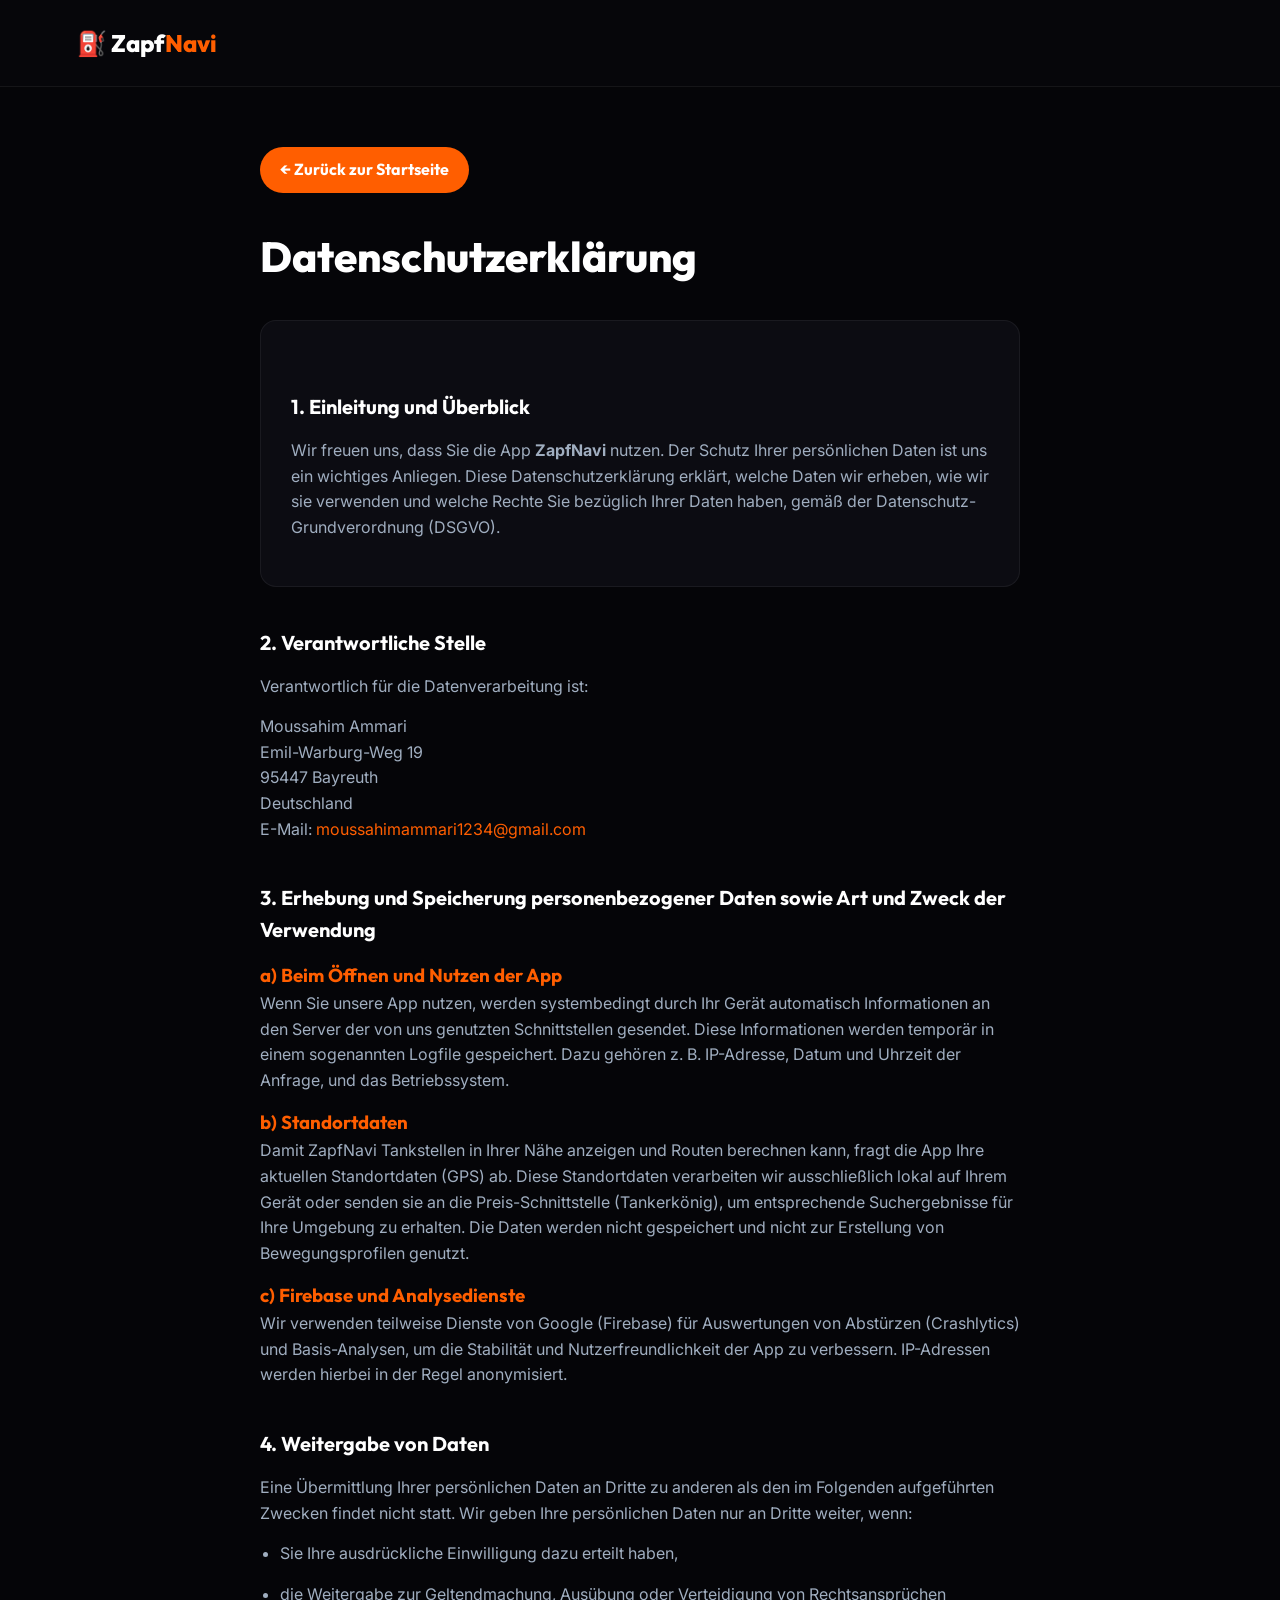
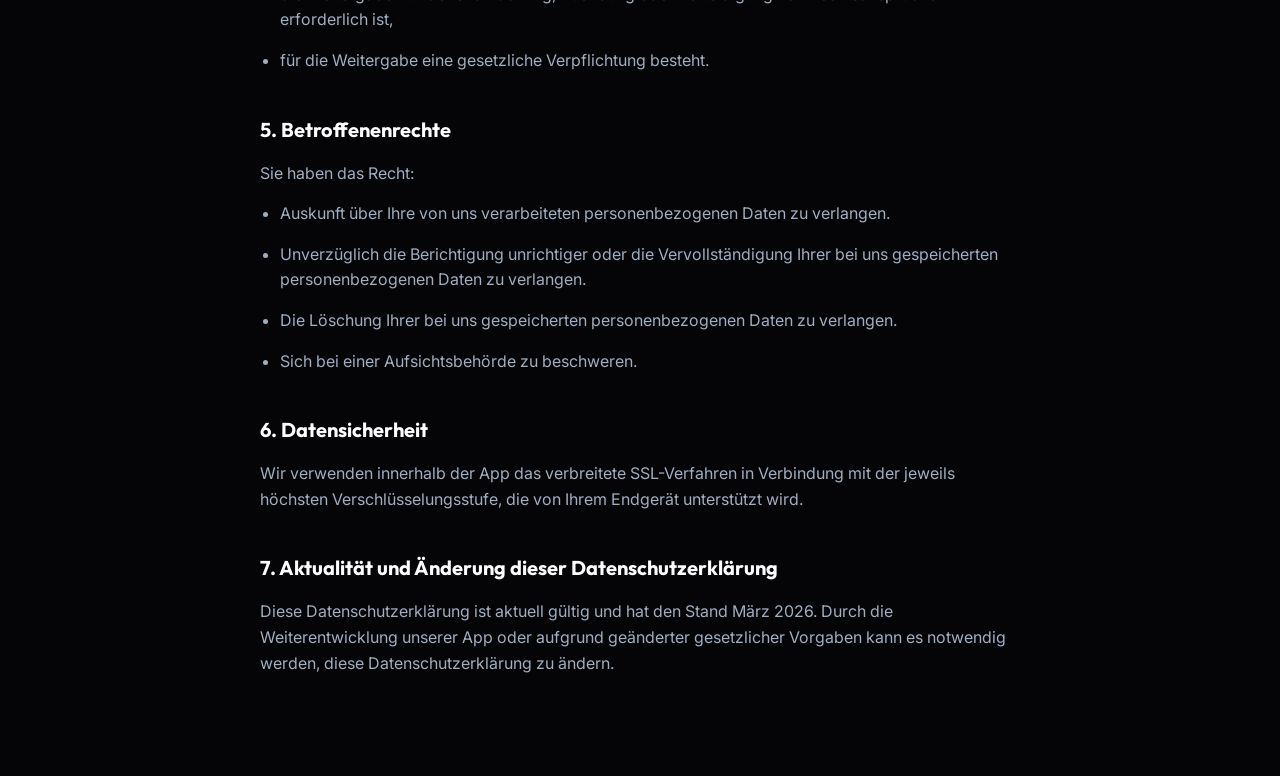
==== landing/datenschutzerklaerung.html @ 1b662a56 "Erster Upload der ZapfNavi Landing Page" ====
<!DOCTYPE html>
<html lang="de" class="scroll-smooth">

<head>
  <meta charset="UTF-8">
  <meta name="viewport" content="width=device-width, initial-scale=1.0">
  <title>Datenschutzerklärung – ZapfNavi</title>
  <meta name="description" content="Datenschutzerklärung der App ZapfNavi">
  <link rel="preconnect" href="https://fonts.googleapis.com">
  <link rel="preconnect" href="https://fonts.gstatic.com" crossorigin>
  <link href="https://fonts.googleapis.com/css2?family=Outfit:wght@400;600;700;800;900&family=Inter:wght@300;400;500;600;700;800;900&display=swap"
    rel="stylesheet">
  <style>
    :root {
      --primary: #FF5E00;
      --bg-deep: #050508;
      --bg-card: rgba(18, 18, 26, 0.65);
      --text-main: #ffffff;
      --text-muted: #a0aec0;
      --border-subtle: rgba(255, 255, 255, 0.06);
    }

    * {
      margin: 0;
      padding: 0;
      box-sizing: border-box;
      font-family: 'Inter', sans-serif;
      -webkit-font-smoothing: antialiased;
    }

    body {
      background-color: var(--bg-deep);
      color: var(--text-main);
      line-height: 1.6;
    }

    nav {
      padding: 24px 6%;
      border-bottom: 1px solid var(--border-subtle);
      background: rgba(8, 8, 12, 0.82);
      backdrop-filter: blur(12px);
    }

    .logo {
      font-size: 24px;
      font-weight: 800;
      color: #fff;
      text-decoration: none;
      font-family: 'Outfit', sans-serif;
    }

    .logo span {
      color: var(--primary);
      font-family: 'Outfit', sans-serif;
    }

    .container {
      max-width: 800px;
      margin: 60px auto 100px;
      padding: 0 20px;
    }

    h1 {
      font-size: 42px;
      font-weight: 800;
      margin-bottom: 30px;
      font-family: 'Outfit', sans-serif;
    }

    h2 {
      font-size: 20px;
      font-weight: 700;
      margin-top: 40px;
      margin-bottom: 15px;
      color: #fff;
      font-family: 'Outfit', sans-serif;
    }

    h3 {
      font-family: 'Outfit', sans-serif;
      color: var(--primary);
    }

    p,
    li {
      color: var(--text-muted);
      margin-bottom: 15px;
      font-size: 16px;
    }

    ul {
      padding-left: 20px;
      margin-bottom: 20px;
      color: var(--text-muted);
    }

    a {
      color: var(--primary);
      text-decoration: none;
    }

    a:hover {
      text-decoration: underline;
    }

    .info-card {
      background: var(--bg-card);
      border: 1px solid var(--border-subtle);
      border-radius: 16px;
      padding: 30px;
      margin-bottom: 40px;
    }

    .back {
      display: inline-block;
      margin-bottom: 30px;
      padding: 10px 20px;
      background: var(--primary);
      color: #fff;
      border-radius: 50px;
      text-decoration: none;
      font-weight: bold;
      font-family: 'Outfit', sans-serif;
    }
  </style>
</head>

<body>
  <nav>
    <a href="index.html" class="logo">⛽ Zapf<span>Navi</span></a>
  </nav>

  <div class="container">
    <a href="index.html" class="back">← Zurück zur Startseite</a>
    <h1>Datenschutzerklärung</h1>

    <div class="info-card">
      <h2>1. Einleitung und Überblick</h2>
      <p>Wir freuen uns, dass Sie die App <strong>ZapfNavi</strong> nutzen. Der Schutz Ihrer persönlichen Daten ist uns
        ein wichtiges Anliegen. Diese Datenschutzerklärung erklärt, welche Daten wir erheben, wie wir sie verwenden und
        welche Rechte Sie bezüglich Ihrer Daten haben, gemäß der Datenschutz-Grundverordnung (DSGVO).</p>
    </div>

    <h2>2. Verantwortliche Stelle</h2>
    <p>Verantwortlich für die Datenverarbeitung ist:</p>
    <p>
      Moussahim Ammari<br>
      Emil-Warburg-Weg 19<br>
      95447 Bayreuth<br>
      Deutschland<br>
      E-Mail: <a href="mailto:moussahimammari1234@gmail.com">moussahimammari1234@gmail.com</a>
    </p>

    <h2>3. Erhebung und Speicherung personenbezogener Daten sowie Art und Zweck der Verwendung</h2>

    <h3>a) Beim Öffnen und Nutzen der App</h3>
    <p>Wenn Sie unsere App nutzen, werden systembedingt durch Ihr Gerät automatisch Informationen an den Server der von
      uns genutzten Schnittstellen gesendet. Diese Informationen werden temporär in einem sogenannten Logfile
      gespeichert. Dazu gehören z. B. IP-Adresse, Datum und Uhrzeit der Anfrage, und das Betriebssystem.</p>

    <h3>b) Standortdaten</h3>
    <p>Damit ZapfNavi Tankstellen in Ihrer Nähe anzeigen und Routen berechnen kann, fragt die App Ihre aktuellen
      Standortdaten (GPS) ab. Diese Standortdaten verarbeiten wir ausschließlich lokal auf Ihrem Gerät oder senden sie
      an die Preis-Schnittstelle (Tankerkönig), um entsprechende Suchergebnisse für Ihre Umgebung zu erhalten. Die Daten
      werden nicht gespeichert und nicht zur Erstellung von Bewegungsprofilen genutzt.</p>

    <h3>c) Firebase und Analysedienste</h3>
    <p>Wir verwenden teilweise Dienste von Google (Firebase) für Auswertungen von Abstürzen (Crashlytics) und
      Basis-Analysen, um die Stabilität und Nutzerfreundlichkeit der App zu verbessern. IP-Adressen werden hierbei in
      der Regel anonymisiert.</p>

    <h2>4. Weitergabe von Daten</h2>
    <p>Eine Übermittlung Ihrer persönlichen Daten an Dritte zu anderen als den im Folgenden aufgeführten Zwecken findet
      nicht statt. Wir geben Ihre persönlichen Daten nur an Dritte weiter, wenn:</p>
    <ul>
      <li>Sie Ihre ausdrückliche Einwilligung dazu erteilt haben,</li>
      <li>die Weitergabe zur Geltendmachung, Ausübung oder Verteidigung von Rechtsansprüchen erforderlich ist,</li>
      <li>für die Weitergabe eine gesetzliche Verpflichtung besteht.</li>
    </ul>

    <h2>5. Betroffenenrechte</h2>
    <p>Sie haben das Recht:</p>
    <ul>
      <li>Auskunft über Ihre von uns verarbeiteten personenbezogenen Daten zu verlangen.</li>
      <li>Unverzüglich die Berichtigung unrichtiger oder die Vervollständigung Ihrer bei uns gespeicherten
        personenbezogenen Daten zu verlangen.</li>
      <li>Die Löschung Ihrer bei uns gespeicherten personenbezogenen Daten zu verlangen.</li>
      <li>Sich bei einer Aufsichtsbehörde zu beschweren.</li>
    </ul>

    <h2>6. Datensicherheit</h2>
    <p>Wir verwenden innerhalb der App das verbreitete SSL-Verfahren in Verbindung mit der jeweils höchsten
      Verschlüsselungsstufe, die von Ihrem Endgerät unterstützt wird.</p>

    <h2>7. Aktualität und Änderung dieser Datenschutzerklärung</h2>
    <p>Diese Datenschutzerklärung ist aktuell gültig und hat den Stand März 2026. Durch die Weiterentwicklung unserer
      App oder aufgrund geänderter gesetzlicher Vorgaben kann es notwendig werden, diese Datenschutzerklärung zu ändern.
    </p>
  </div>
</body>

</html>
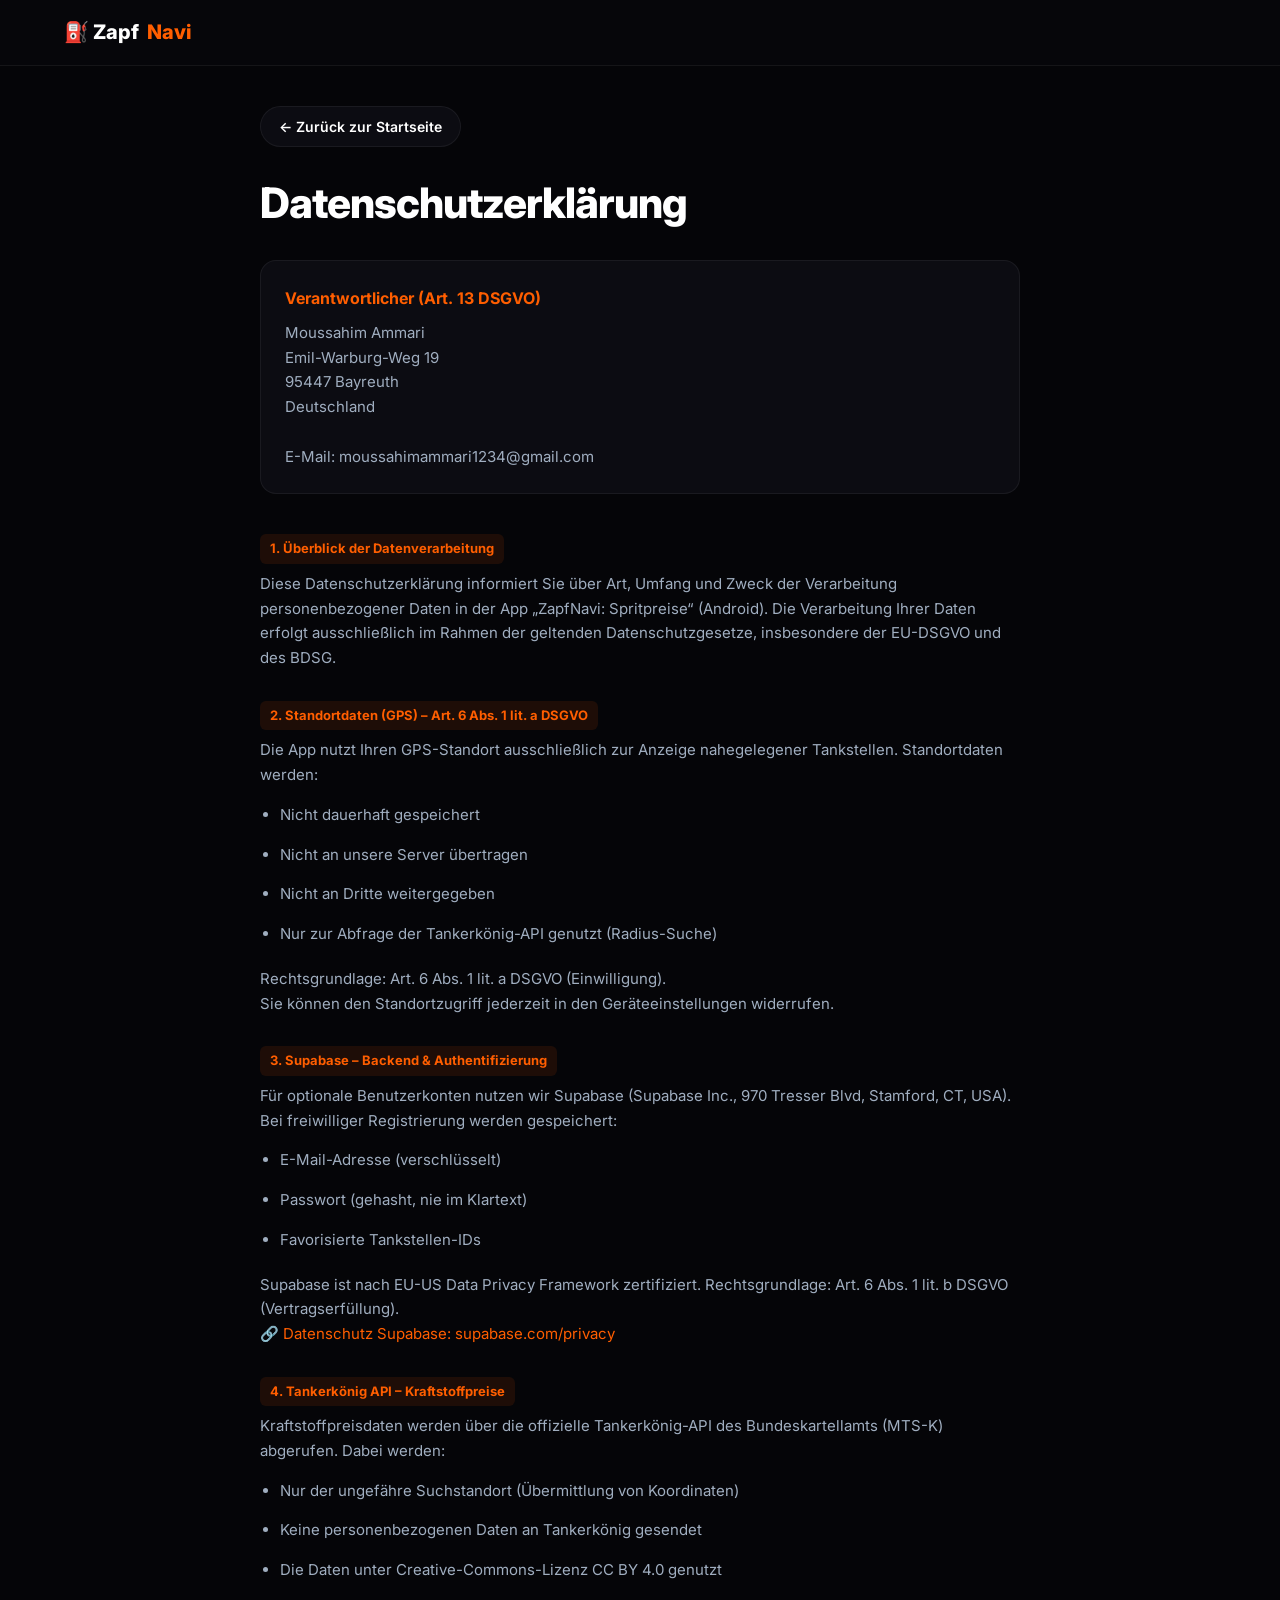
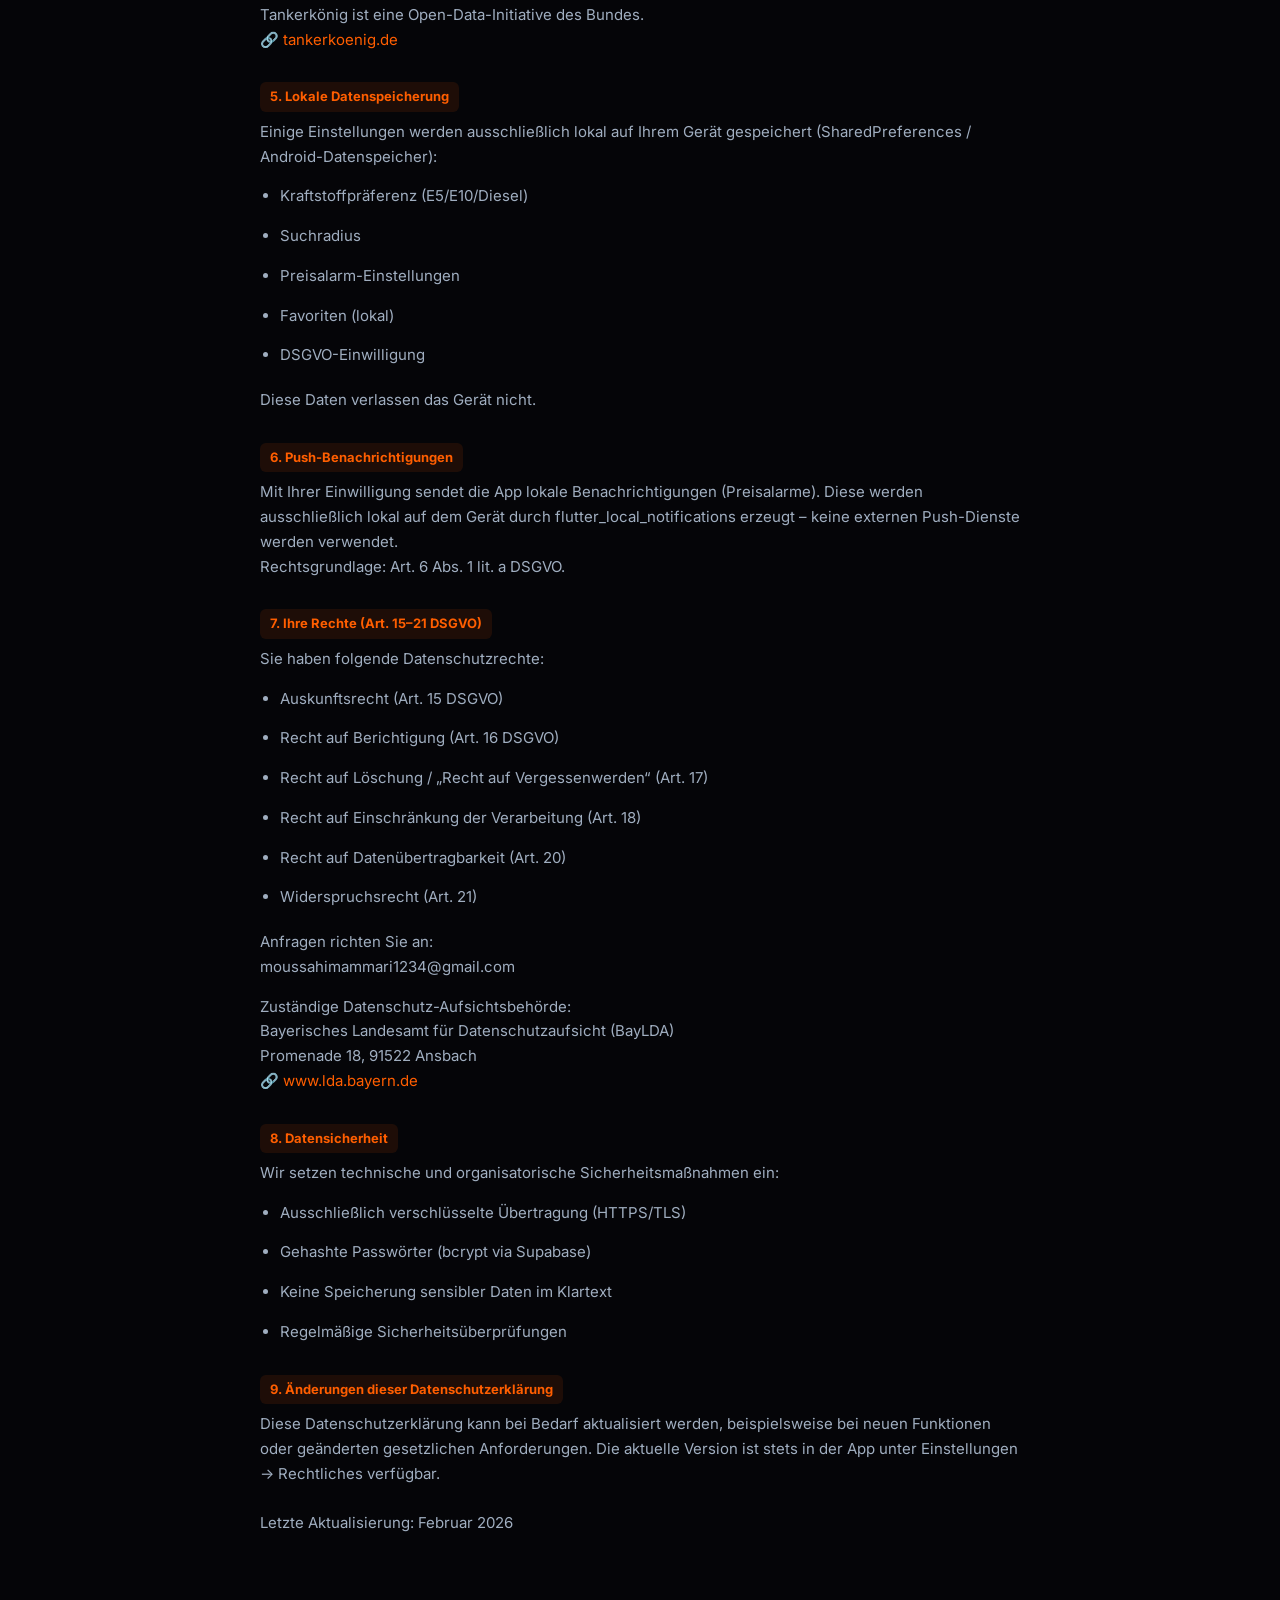
==== commit 133c0d1a: "Fix legal pages: copy text from app, fix mobile overflow, create separate kontakt page" ====
--- a/landing/datenschutzerklaerung.html
+++ b/landing/datenschutzerklaerung.html
@@ -5,10 +5,10 @@
   <meta charset="UTF-8">
   <meta name="viewport" content="width=device-width, initial-scale=1.0">
   <title>Datenschutzerklärung – ZapfNavi</title>
-  <meta name="description" content="Datenschutzerklärung der App ZapfNavi">
+  <meta name="description" content="DSGVO-konforme Datenschutzinformationen der App ZapfNavi">
   <link rel="preconnect" href="https://fonts.googleapis.com">
   <link rel="preconnect" href="https://fonts.gstatic.com" crossorigin>
-  <link href="https://fonts.googleapis.com/css2?family=Outfit:wght@400;600;700;800;900&family=Inter:wght@300;400;500;600;700;800;900&display=swap"
+  <link href="https://fonts.googleapis.com/css2?family=Inter:wght@400;600;700&display=swap"
     rel="stylesheet">
   <style>
     :root {
@@ -24,68 +24,97 @@
       margin: 0;
       padding: 0;
       box-sizing: border-box;
-      font-family: 'Inter', sans-serif;
+      font-family: 'Inter', -apple-system, BlinkMacSystemFont, 'Segoe UI', Roboto, sans-serif;
       -webkit-font-smoothing: antialiased;
     }
 
     body {
       background-color: var(--bg-deep);
       color: var(--text-main);
-      line-height: 1.6;
+      line-height: 1.65;
     }
 
     nav {
-      padding: 24px 6%;
+      padding: 16px 5%;
       border-bottom: 1px solid var(--border-subtle);
       background: rgba(8, 8, 12, 0.82);
       backdrop-filter: blur(12px);
     }
 
     .logo {
-      font-size: 24px;
+      font-size: 20px;
       font-weight: 800;
       color: #fff;
       text-decoration: none;
-      font-family: 'Outfit', sans-serif;
+      display: flex;
+      align-items: center;
+      gap: 8px;
     }
 
     .logo span {
       color: var(--primary);
-      font-family: 'Outfit', sans-serif;
     }
 
     .container {
       max-width: 800px;
-      margin: 60px auto 100px;
+      margin: 40px auto 100px;
       padding: 0 20px;
     }
 
+    .back {
+      display: inline-flex;
+      align-items: center;
+      margin-bottom: 30px;
+      padding: 8px 18px;
+      background: var(--bg-card);
+      border: 1px solid var(--border-subtle);
+      color: #fff;
+      border-radius: 50px;
+      text-decoration: none;
+      font-weight: 600;
+      font-size: 14px;
+      transition: all 0.3s ease;
+    }
+
+    .back:hover {
+      background: rgba(255,255,255,0.1);
+      border-color: rgba(255,255,255,0.2);
+    }
+
     h1 {
-      font-size: 42px;
+      font-size: clamp(26px, 6vw, 42px);
       font-weight: 800;
       margin-bottom: 30px;
-      font-family: 'Outfit', sans-serif;
+      word-wrap: break-word;
+      word-break: break-word;
+      hyphens: auto;
+      line-height: 1.25;
+      letter-spacing: -1px;
     }
 
     h2 {
-      font-size: 20px;
+      font-size: 18px;
       font-weight: 700;
       margin-top: 40px;
       margin-bottom: 15px;
       color: #fff;
-      font-family: 'Outfit', sans-serif;
-    }
-
-    h3 {
-      font-family: 'Outfit', sans-serif;
-      color: var(--primary);
-    }
-
-    p,
-    li {
+    }
+
+    .badge {
+      display: inline-block;
+      padding: 4px 10px;
+      background: rgba(255, 94, 0, 0.1);
+      color: var(--primary);
+      border-radius: 6px;
+      font-size: 13px;
+      font-weight: 700;
+      margin-bottom: 8px;
+    }
+
+    p, li {
       color: var(--text-muted);
       margin-bottom: 15px;
-      font-size: 16px;
+      font-size: 15px;
     }
 
     ul {
@@ -107,20 +136,18 @@
       background: var(--bg-card);
       border: 1px solid var(--border-subtle);
       border-radius: 16px;
-      padding: 30px;
+      padding: 24px;
       margin-bottom: 40px;
     }
 
-    .back {
-      display: inline-block;
+    .info-card h3 {
+      font-size: 16px;
+      color: var(--primary);
+      margin-bottom: 10px;
+    }
+    
+    .section-card {
       margin-bottom: 30px;
-      padding: 10px 20px;
-      background: var(--primary);
-      color: #fff;
-      border-radius: 50px;
-      text-decoration: none;
-      font-weight: bold;
-      font-family: 'Outfit', sans-serif;
     }
   </style>
 </head>
@@ -132,70 +159,107 @@
 
   <div class="container">
     <a href="index.html" class="back">← Zurück zur Startseite</a>
+    
     <h1>Datenschutzerklärung</h1>
 
     <div class="info-card">
-      <h2>1. Einleitung und Überblick</h2>
-      <p>Wir freuen uns, dass Sie die App <strong>ZapfNavi</strong> nutzen. Der Schutz Ihrer persönlichen Daten ist uns
-        ein wichtiges Anliegen. Diese Datenschutzerklärung erklärt, welche Daten wir erheben, wie wir sie verwenden und
-        welche Rechte Sie bezüglich Ihrer Daten haben, gemäß der Datenschutz-Grundverordnung (DSGVO).</p>
-    </div>
-
-    <h2>2. Verantwortliche Stelle</h2>
-    <p>Verantwortlich für die Datenverarbeitung ist:</p>
-    <p>
-      Moussahim Ammari<br>
-      Emil-Warburg-Weg 19<br>
-      95447 Bayreuth<br>
-      Deutschland<br>
-      E-Mail: <a href="mailto:moussahimammari1234@gmail.com">moussahimammari1234@gmail.com</a>
-    </p>
-
-    <h2>3. Erhebung und Speicherung personenbezogener Daten sowie Art und Zweck der Verwendung</h2>
-
-    <h3>a) Beim Öffnen und Nutzen der App</h3>
-    <p>Wenn Sie unsere App nutzen, werden systembedingt durch Ihr Gerät automatisch Informationen an den Server der von
-      uns genutzten Schnittstellen gesendet. Diese Informationen werden temporär in einem sogenannten Logfile
-      gespeichert. Dazu gehören z. B. IP-Adresse, Datum und Uhrzeit der Anfrage, und das Betriebssystem.</p>
-
-    <h3>b) Standortdaten</h3>
-    <p>Damit ZapfNavi Tankstellen in Ihrer Nähe anzeigen und Routen berechnen kann, fragt die App Ihre aktuellen
-      Standortdaten (GPS) ab. Diese Standortdaten verarbeiten wir ausschließlich lokal auf Ihrem Gerät oder senden sie
-      an die Preis-Schnittstelle (Tankerkönig), um entsprechende Suchergebnisse für Ihre Umgebung zu erhalten. Die Daten
-      werden nicht gespeichert und nicht zur Erstellung von Bewegungsprofilen genutzt.</p>
-
-    <h3>c) Firebase und Analysedienste</h3>
-    <p>Wir verwenden teilweise Dienste von Google (Firebase) für Auswertungen von Abstürzen (Crashlytics) und
-      Basis-Analysen, um die Stabilität und Nutzerfreundlichkeit der App zu verbessern. IP-Adressen werden hierbei in
-      der Regel anonymisiert.</p>
-
-    <h2>4. Weitergabe von Daten</h2>
-    <p>Eine Übermittlung Ihrer persönlichen Daten an Dritte zu anderen als den im Folgenden aufgeführten Zwecken findet
-      nicht statt. Wir geben Ihre persönlichen Daten nur an Dritte weiter, wenn:</p>
-    <ul>
-      <li>Sie Ihre ausdrückliche Einwilligung dazu erteilt haben,</li>
-      <li>die Weitergabe zur Geltendmachung, Ausübung oder Verteidigung von Rechtsansprüchen erforderlich ist,</li>
-      <li>für die Weitergabe eine gesetzliche Verpflichtung besteht.</li>
-    </ul>
-
-    <h2>5. Betroffenenrechte</h2>
-    <p>Sie haben das Recht:</p>
-    <ul>
-      <li>Auskunft über Ihre von uns verarbeiteten personenbezogenen Daten zu verlangen.</li>
-      <li>Unverzüglich die Berichtigung unrichtiger oder die Vervollständigung Ihrer bei uns gespeicherten
-        personenbezogenen Daten zu verlangen.</li>
-      <li>Die Löschung Ihrer bei uns gespeicherten personenbezogenen Daten zu verlangen.</li>
-      <li>Sich bei einer Aufsichtsbehörde zu beschweren.</li>
-    </ul>
-
-    <h2>6. Datensicherheit</h2>
-    <p>Wir verwenden innerhalb der App das verbreitete SSL-Verfahren in Verbindung mit der jeweils höchsten
-      Verschlüsselungsstufe, die von Ihrem Endgerät unterstützt wird.</p>
-
-    <h2>7. Aktualität und Änderung dieser Datenschutzerklärung</h2>
-    <p>Diese Datenschutzerklärung ist aktuell gültig und hat den Stand März 2026. Durch die Weiterentwicklung unserer
-      App oder aufgrund geänderter gesetzlicher Vorgaben kann es notwendig werden, diese Datenschutzerklärung zu ändern.
-    </p>
+      <h3>Verantwortlicher (Art. 13 DSGVO)</h3>
+      <p style="margin-bottom:0;">
+        Moussahim Ammari<br>
+        Emil-Warburg-Weg 19<br>
+        95447 Bayreuth<br>
+        Deutschland<br><br>
+        E-Mail: moussahimammari1234@gmail.com
+      </p>
+    </div>
+
+    <div class="section-card">
+        <span class="badge">1. Überblick der Datenverarbeitung</span>
+        <p>Diese Datenschutzerklärung informiert Sie über Art, Umfang und Zweck der Verarbeitung personenbezogener Daten in der App „ZapfNavi: Spritpreise“ (Android). Die Verarbeitung Ihrer Daten erfolgt ausschließlich im Rahmen der geltenden Datenschutzgesetze, insbesondere der EU-DSGVO und des BDSG.</p>
+    </div>
+
+    <div class="section-card">
+        <span class="badge">2. Standortdaten (GPS) – Art. 6 Abs. 1 lit. a DSGVO</span>
+        <p>Die App nutzt Ihren GPS-Standort ausschließlich zur Anzeige nahegelegener Tankstellen. Standortdaten werden:</p>
+        <ul>
+            <li>Nicht dauerhaft gespeichert</li>
+            <li>Nicht an unsere Server übertragen</li>
+            <li>Nicht an Dritte weitergegeben</li>
+            <li>Nur zur Abfrage der Tankerkönig-API genutzt (Radius-Suche)</li>
+        </ul>
+        <p>Rechtsgrundlage: Art. 6 Abs. 1 lit. a DSGVO (Einwilligung).<br>Sie können den Standortzugriff jederzeit in den Geräteeinstellungen widerrufen.</p>
+    </div>
+
+    <div class="section-card">
+        <span class="badge">3. Supabase – Backend & Authentifizierung</span>
+        <p>Für optionale Benutzerkonten nutzen wir Supabase (Supabase Inc., 970 Tresser Blvd, Stamford, CT, USA). Bei freiwilliger Registrierung werden gespeichert:</p>
+        <ul>
+            <li>E-Mail-Adresse (verschlüsselt)</li>
+            <li>Passwort (gehasht, nie im Klartext)</li>
+            <li>Favorisierte Tankstellen-IDs</li>
+        </ul>
+        <p>Supabase ist nach EU-US Data Privacy Framework zertifiziert. Rechtsgrundlage: Art. 6 Abs. 1 lit. b DSGVO (Vertragserfüllung).<br><a href="https://supabase.com/privacy" target="_blank">🔗 Datenschutz Supabase: supabase.com/privacy</a></p>
+    </div>
+
+    <div class="section-card">
+        <span class="badge">4. Tankerkönig API – Kraftstoffpreise</span>
+        <p>Kraftstoffpreisdaten werden über die offizielle Tankerkönig-API des Bundeskartellamts (MTS-K) abgerufen. Dabei werden:</p>
+        <ul>
+            <li>Nur der ungefähre Suchstandort (Übermittlung von Koordinaten)</li>
+            <li>Keine personenbezogenen Daten an Tankerkönig gesendet</li>
+            <li>Die Daten unter Creative-Commons-Lizenz CC BY 4.0 genutzt</li>
+        </ul>
+        <p>Tankerkönig ist eine Open-Data-Initiative des Bundes.<br><a href="https://www.tankerkoenig.de" target="_blank">🔗 tankerkoenig.de</a></p>
+    </div>
+
+    <div class="section-card">
+        <span class="badge">5. Lokale Datenspeicherung</span>
+        <p>Einige Einstellungen werden ausschließlich lokal auf Ihrem Gerät gespeichert (SharedPreferences / Android-Datenspeicher):</p>
+        <ul>
+            <li>Kraftstoffpräferenz (E5/E10/Diesel)</li>
+            <li>Suchradius</li>
+            <li>Preisalarm-Einstellungen</li>
+            <li>Favoriten (lokal)</li>
+            <li>DSGVO-Einwilligung</li>
+        </ul>
+        <p>Diese Daten verlassen das Gerät nicht.</p>
+    </div>
+
+    <div class="section-card">
+        <span class="badge">6. Push-Benachrichtigungen</span>
+        <p>Mit Ihrer Einwilligung sendet die App lokale Benachrichtigungen (Preisalarme). Diese werden ausschließlich lokal auf dem Gerät durch flutter_local_notifications erzeugt – keine externen Push-Dienste werden verwendet.<br>Rechtsgrundlage: Art. 6 Abs. 1 lit. a DSGVO.</p>
+    </div>
+
+    <div class="section-card">
+        <span class="badge">7. Ihre Rechte (Art. 15–21 DSGVO)</span>
+        <p>Sie haben folgende Datenschutzrechte:</p>
+        <ul>
+            <li>Auskunftsrecht (Art. 15 DSGVO)</li>
+            <li>Recht auf Berichtigung (Art. 16 DSGVO)</li>
+            <li>Recht auf Löschung / „Recht auf Vergessenwerden“ (Art. 17)</li>
+            <li>Recht auf Einschränkung der Verarbeitung (Art. 18)</li>
+            <li>Recht auf Datenübertragbarkeit (Art. 20)</li>
+            <li>Widerspruchsrecht (Art. 21)</li>
+        </ul>
+        <p>Anfragen richten Sie an:<br>moussahimammari1234@gmail.com</p>
+        <p>Zuständige Datenschutz-Aufsichtsbehörde:<br>Bayerisches Landesamt für Datenschutzaufsicht (BayLDA)<br>Promenade 18, 91522 Ansbach<br><a href="https://www.lda.bayern.de" target="_blank">🔗 www.lda.bayern.de</a></p>
+    </div>
+
+    <div class="section-card">
+        <span class="badge">8. Datensicherheit</span>
+        <p>Wir setzen technische und organisatorische Sicherheitsmaßnahmen ein:</p>
+        <ul>
+            <li>Ausschließlich verschlüsselte Übertragung (HTTPS/TLS)</li>
+            <li>Gehashte Passwörter (bcrypt via Supabase)</li>
+            <li>Keine Speicherung sensibler Daten im Klartext</li>
+            <li>Regelmäßige Sicherheitsüberprüfungen</li>
+        </ul>
+    </div>
+
+    <div class="section-card">
+        <span class="badge">9. Änderungen dieser Datenschutzerklärung</span>
+        <p>Diese Datenschutzerklärung kann bei Bedarf aktualisiert werden, beispielsweise bei neuen Funktionen oder geänderten gesetzlichen Anforderungen. Die aktuelle Version ist stets in der App unter Einstellungen → Rechtliches verfügbar.<br><br>Letzte Aktualisierung: Februar 2026</p>
+    </div>
   </div>
 </body>
 
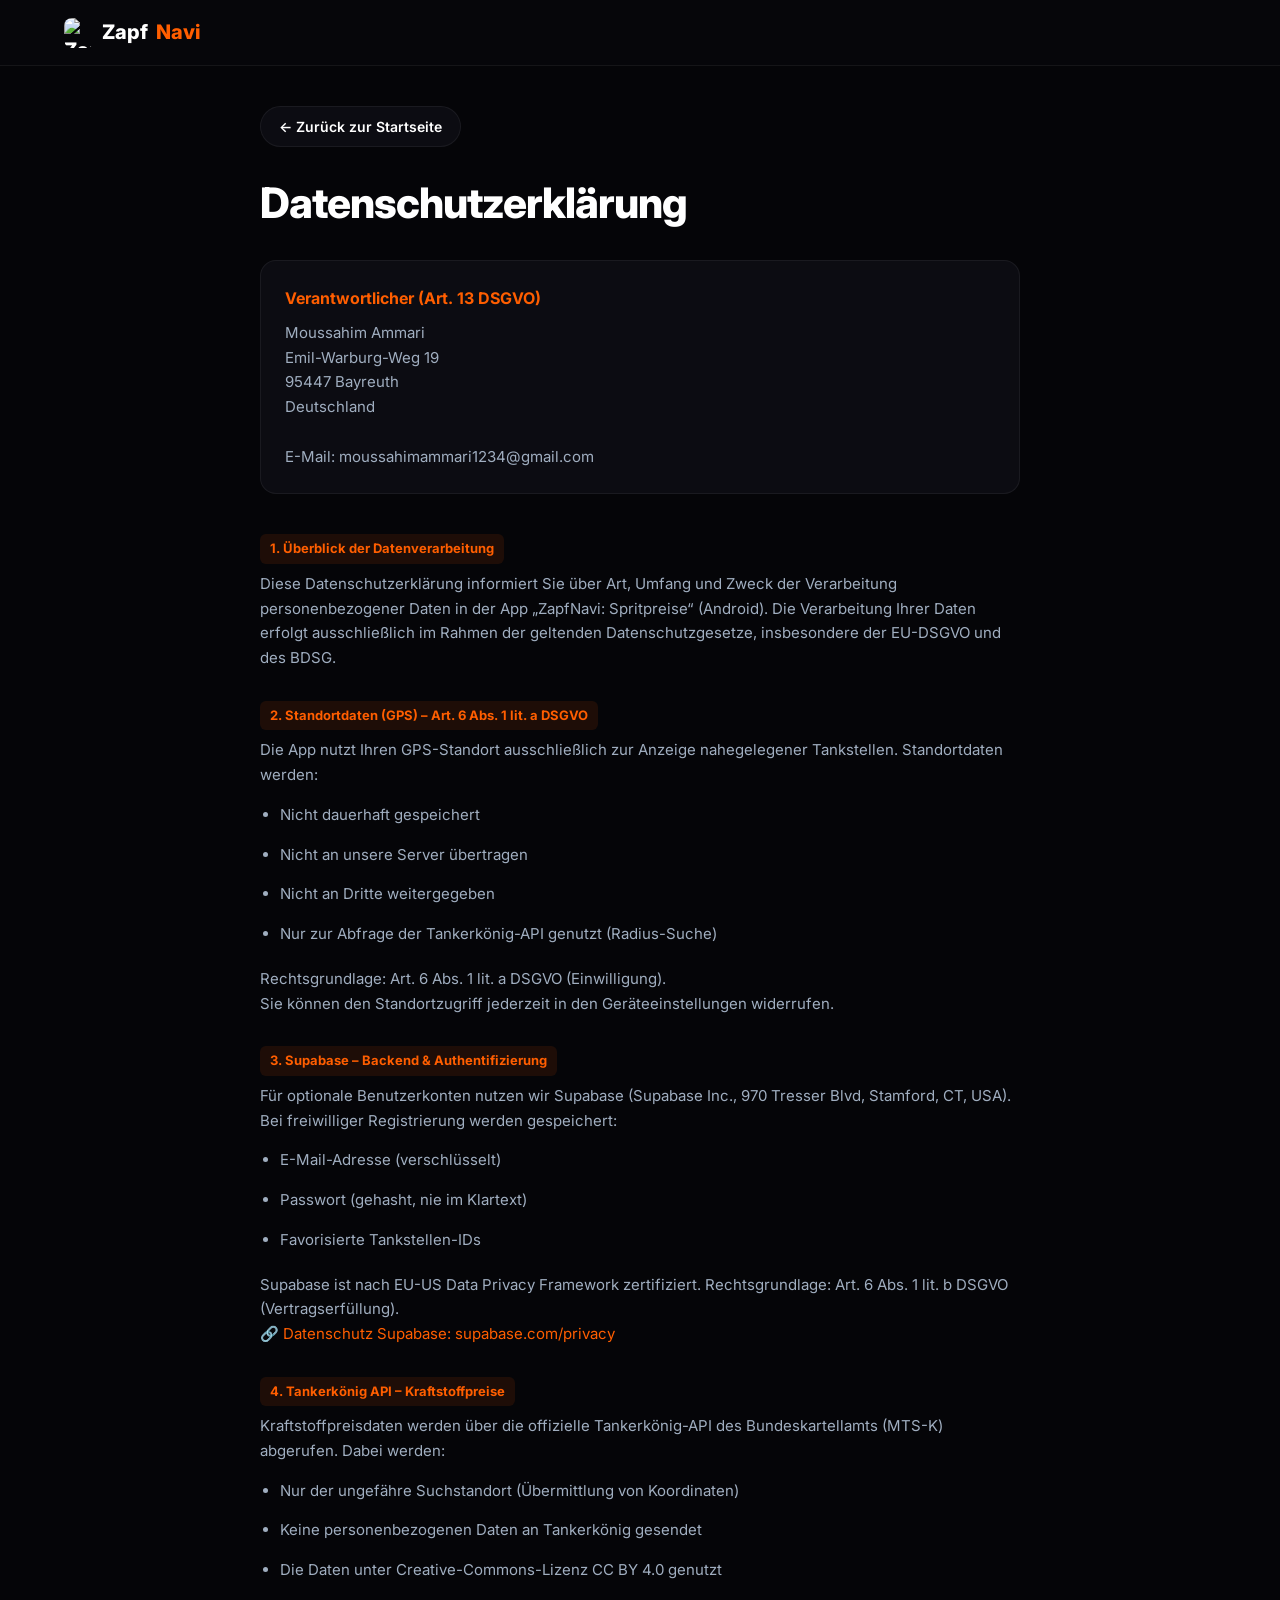
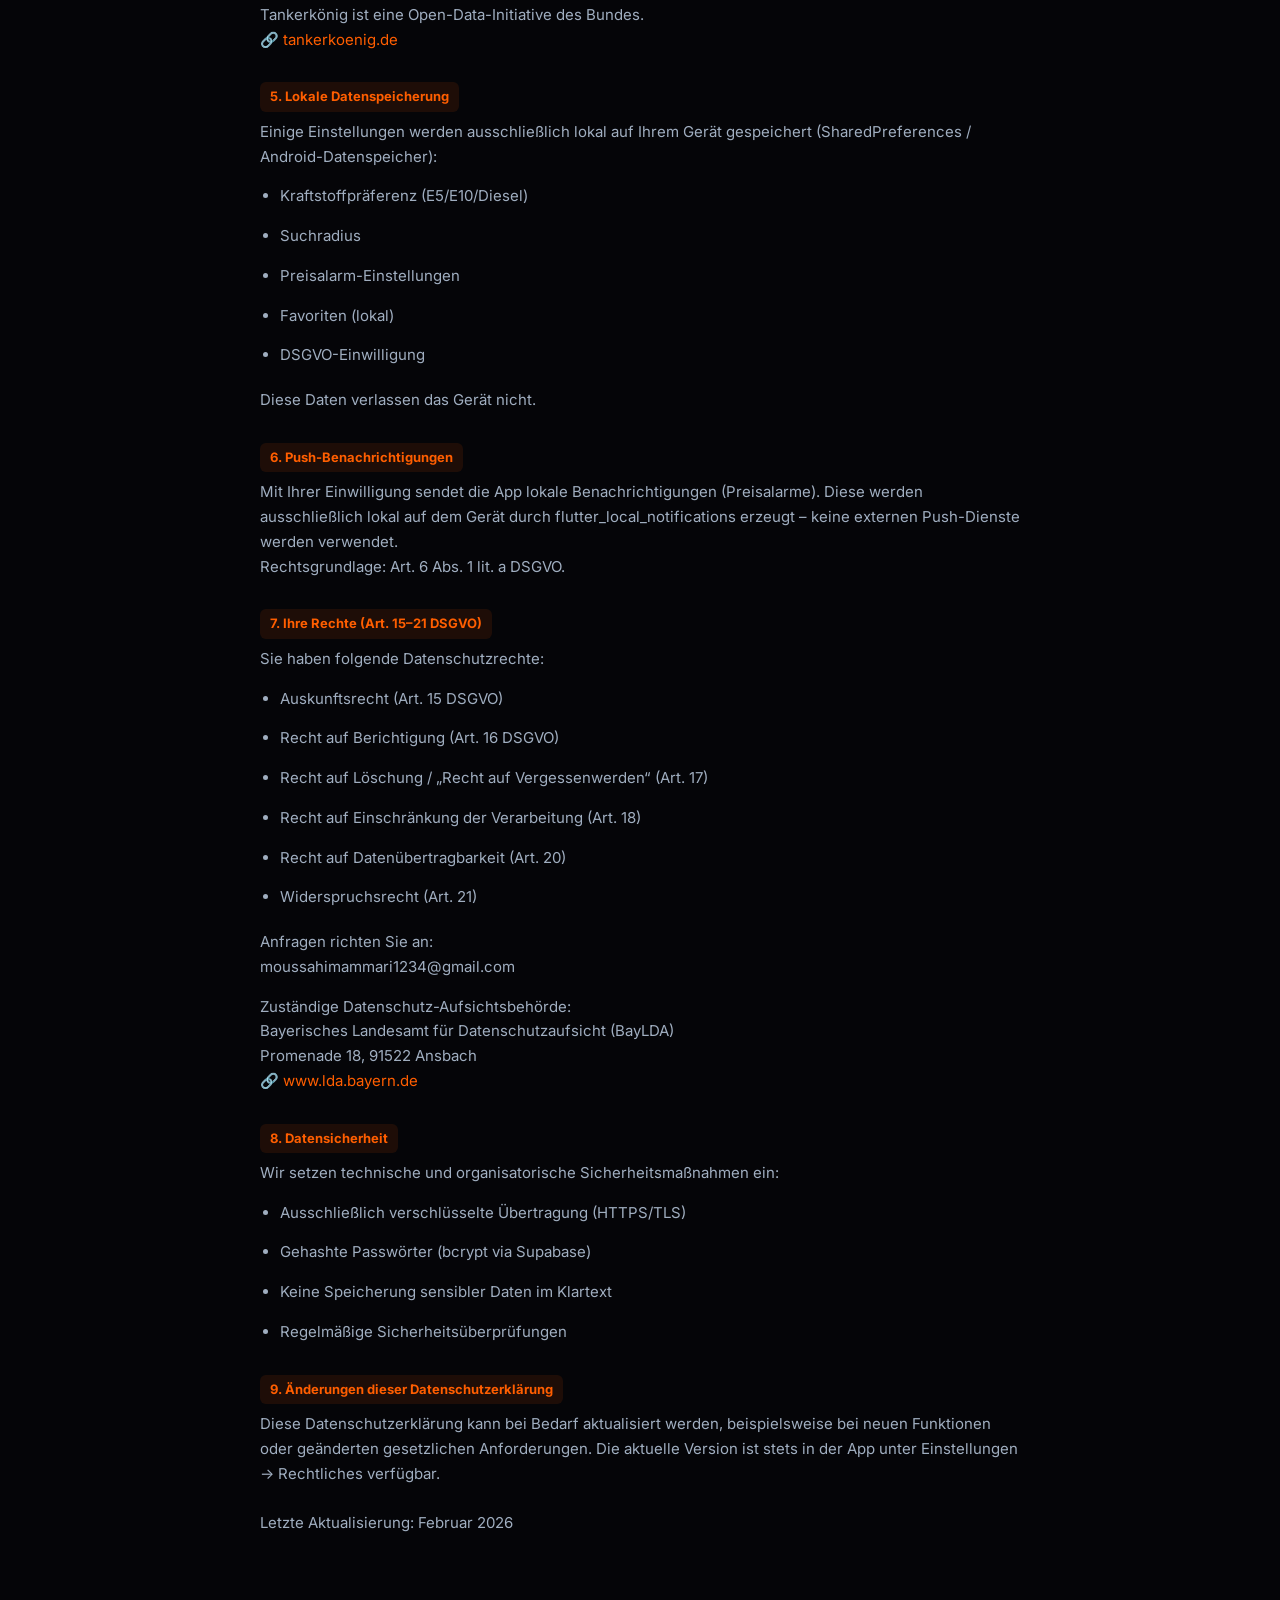
==== commit cc8764f4: "Add app icon logo to all legal pages" ====
--- a/landing/datenschutzerklaerung.html
+++ b/landing/datenschutzerklaerung.html
@@ -51,6 +51,12 @@
       gap: 8px;
     }
 
+    .logo img {
+      width: 30px;
+      height: 30px;
+      border-radius: 8px;
+    }
+
     .logo span {
       color: var(--primary);
     }
@@ -154,7 +160,10 @@
 
 <body>
   <nav>
-    <a href="index.html" class="logo">⛽ Zapf<span>Navi</span></a>
+    <a href="index.html" class="logo">
+      <img src="assets/icon.png" alt="ZapfNavi Logo">
+      Zapf<span>Navi</span>
+    </a>
   </nav>
 
   <div class="container">
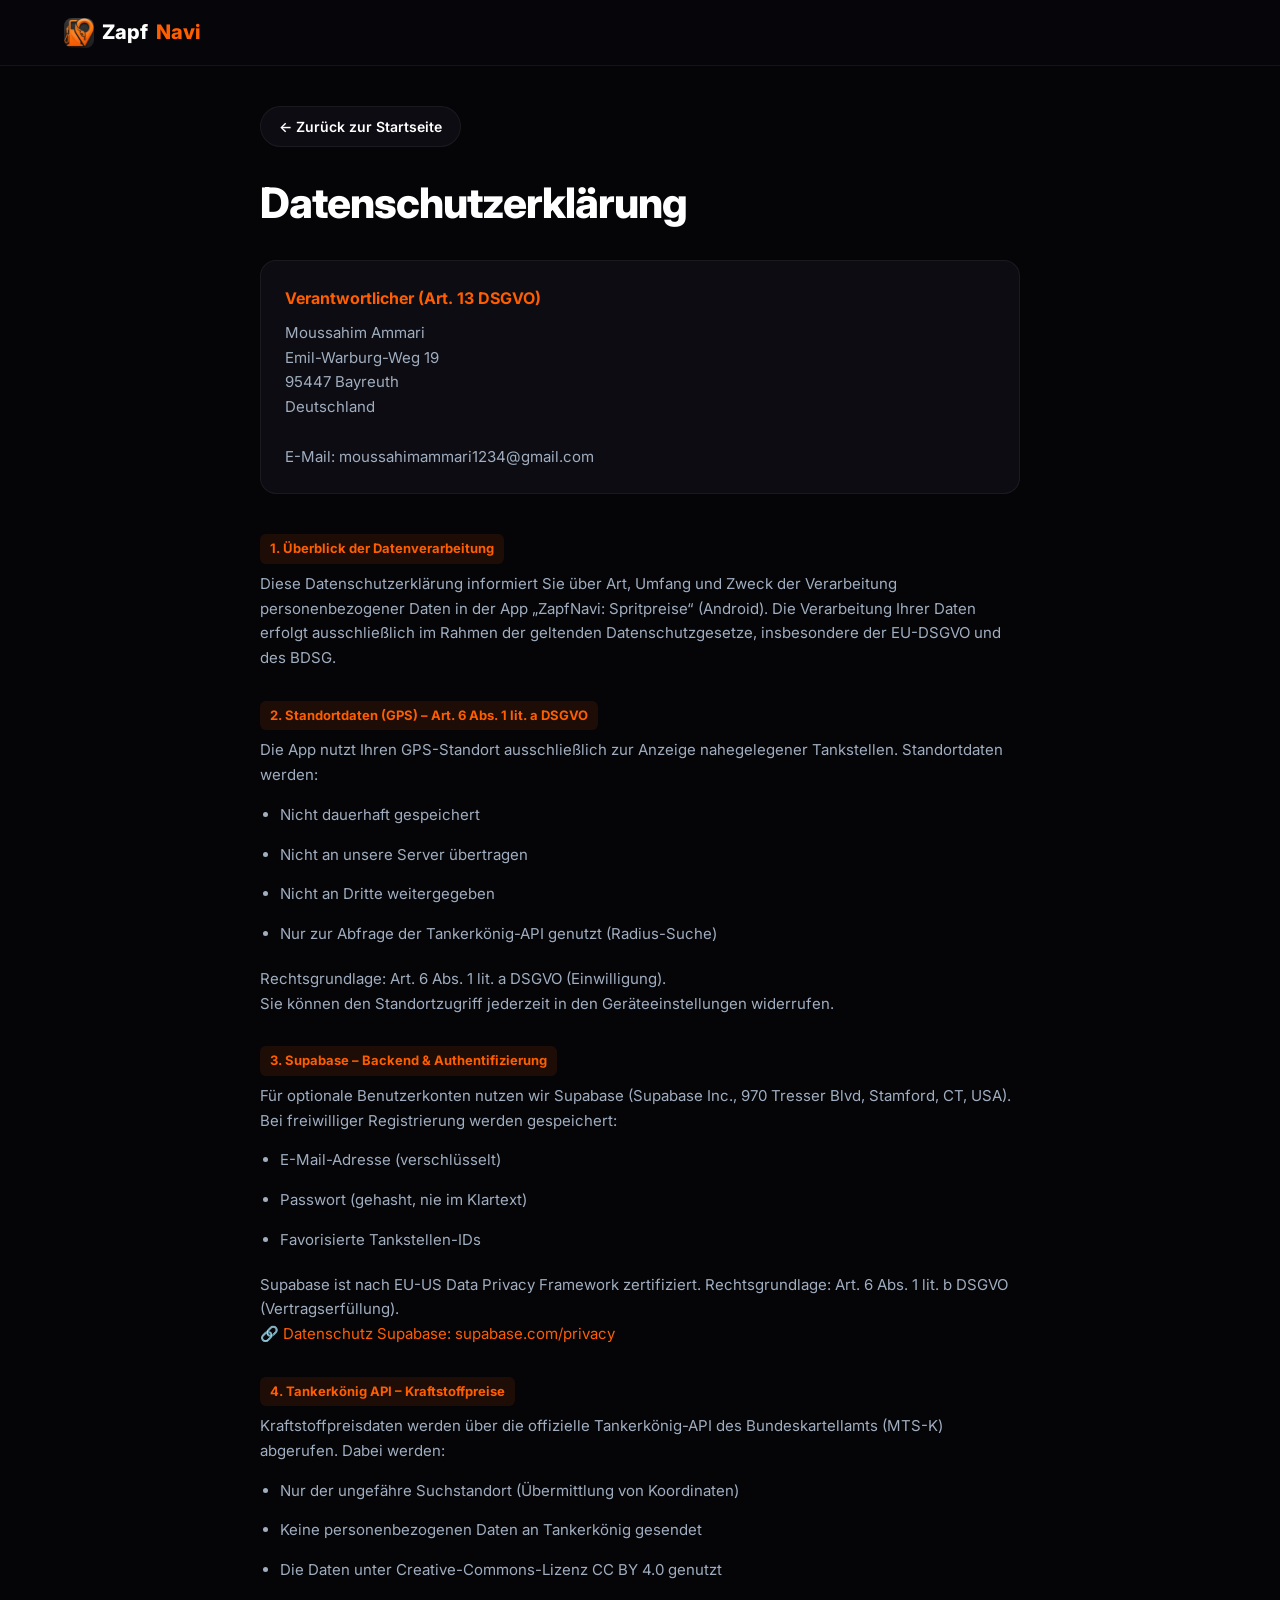
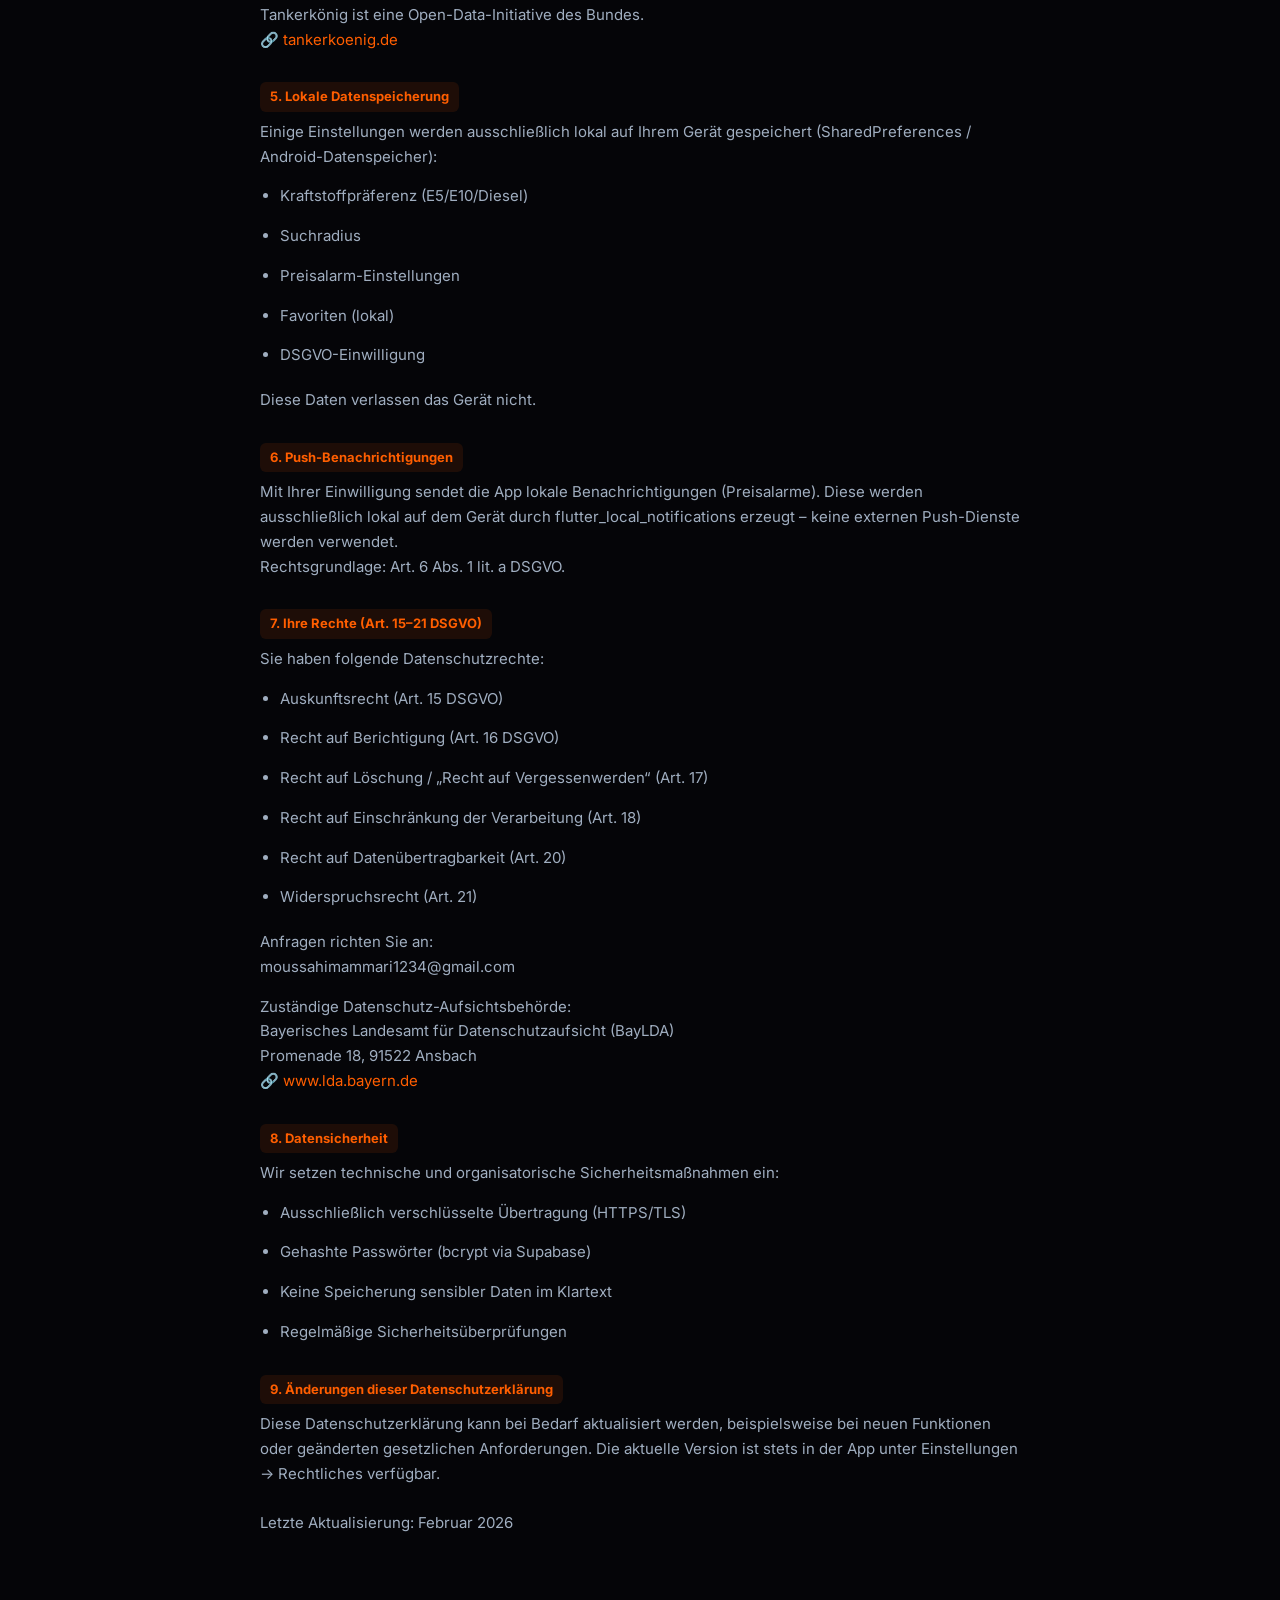
==== commit 0a940f10: "Fix logo path to assets/icon/launcher_icon.png" ====
--- a/landing/datenschutzerklaerung.html
+++ b/landing/datenschutzerklaerung.html
@@ -161,7 +161,7 @@
 <body>
   <nav>
     <a href="index.html" class="logo">
-      <img src="assets/icon.png" alt="ZapfNavi Logo">
+      <img src="assets/icon/launcher_icon.png" alt="ZapfNavi Logo">
       Zapf<span>Navi</span>
     </a>
   </nav>
